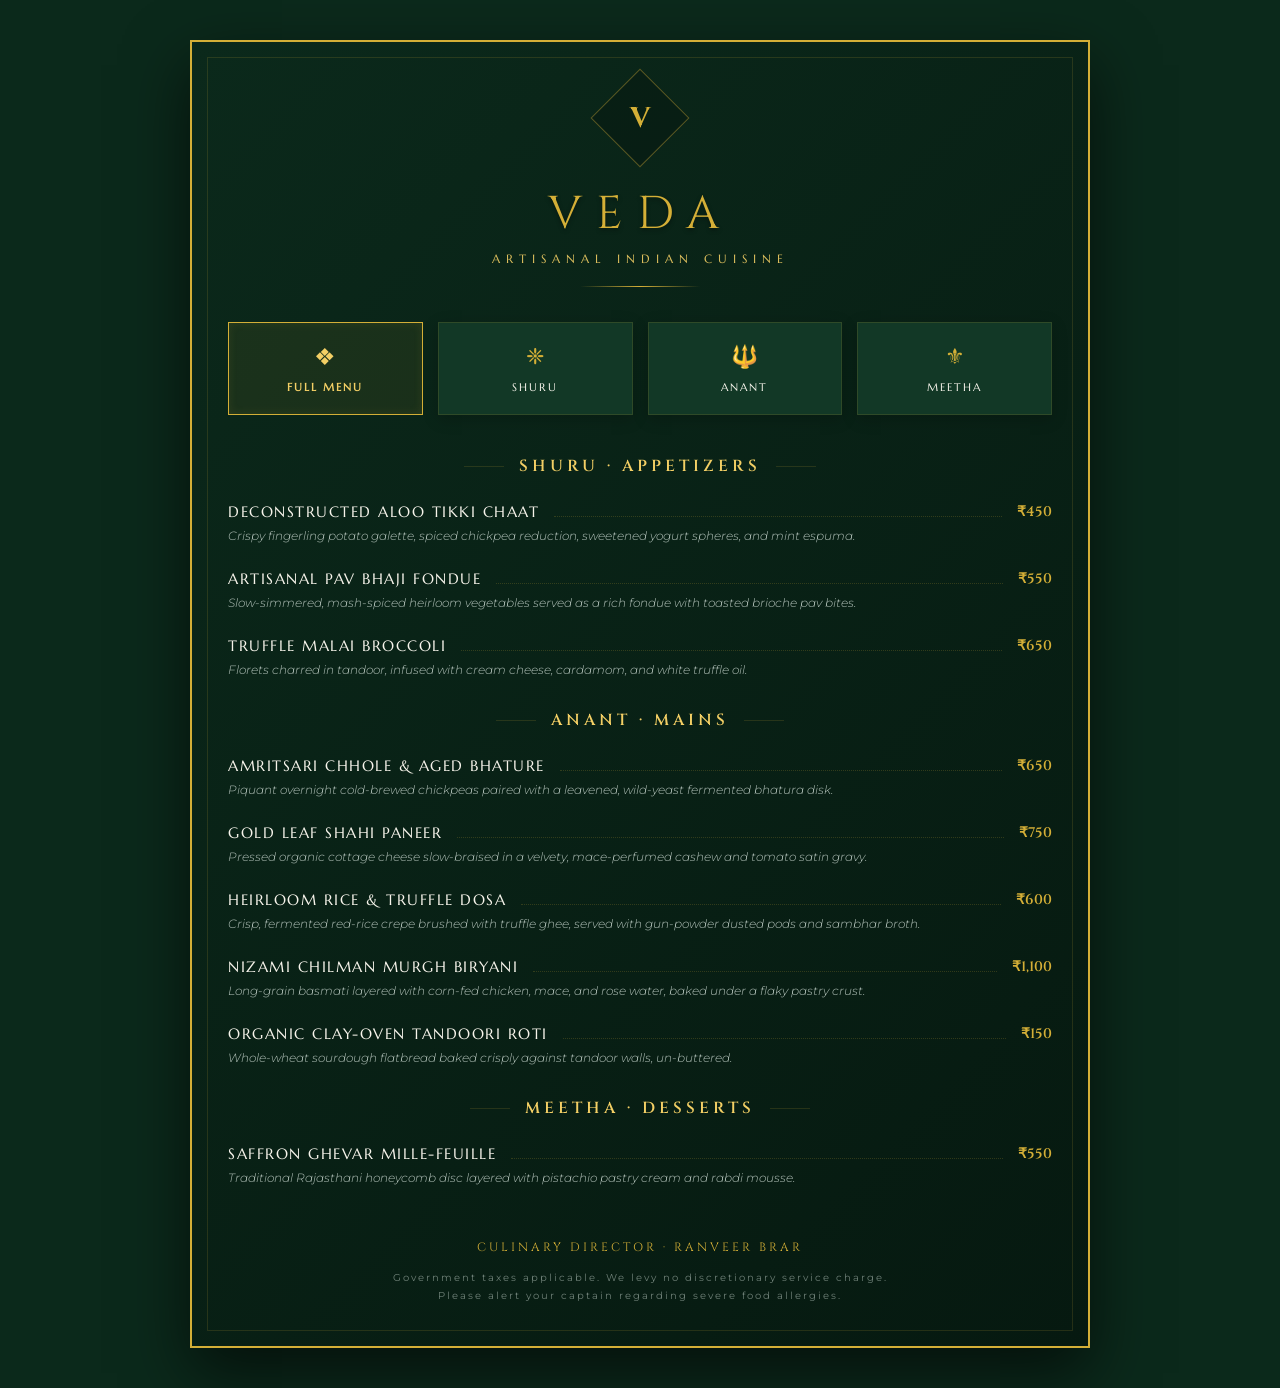
==== index.html @ e10958ec "first commit" ====
<!DOCTYPE html>
<html lang="en">
<head>
    <meta charset="UTF-8">
    <meta name="viewport" content="width=device-width, initial-scale=1.0">
    <title>Veda | Artisanal Indian Cuisine</title>
    <!-- Google Fonts Integration -->
    <link rel="preconnect" href="https://fonts.googleapis.com">
    <link rel="preconnect" href="https://fonts.gstatic.com" crossorigin>
    <link href="https://fonts.googleapis.com/css2?family=Cinzel:wght@400;600;700&family=Marcellus&family=Montserrat:ital,wght@0,300;0,400;0,500;1,300&display=swap" rel="stylesheet">
    
    <style>
        /* --- Premium Color Palette Variables --- */
        :root {
            --emerald-deep: #0b291b;
            --emerald-card: #123826;
            --gold-metallic: #d4af37;
            --gold-bright: #f3cf65;
            --gold-muted: rgba(212, 175, 55, 0.15);
            --gold-border: rgba(212, 175, 55, 0.4);
            --ivory-warm: #f7f4eb;
            --text-muted: #b3c2ba;
            --transition-smooth: all 0.4s cubic-bezier(0.25, 0.46, 0.45, 0.94);
        }

        /* --- Base & Scrollbar Adjustments --- */
        * {
            box-sizing: border-box;
            margin: 0;
            padding: 0;
        }

        body {
            background-color: var(--emerald-deep);
            color: var(--ivory-warm);
            font-family: 'Montserrat', sans-serif;
            min-height: 100vh;
            display: flex;
            flex-direction: column;
            align-items: center;
            padding: 20px 15px;
            overflow-x: hidden;
        }

        /* --- Elegant Frame Container --- */
        .main-container {
            width: 100%;
            max-width: 900px;
            border: 2px solid var(--gold-metallic);
            padding: 15px;
            margin: 20px 0;
            position: relative;
            background: linear-gradient(135deg, var(--emerald-deep) 0%, #061910 100%);
            box-shadow: 0 25px 60px rgba(0, 0, 0, 0.6);
        }

        .inner-border {
            border: 1px solid var(--gold-muted);
            padding: 25px 20px;
        }

        /* --- Header & Premium Logo Design --- */
        header {
            text-align: center;
            margin-bottom: 35px;
        }

        .logo-container {
            display: flex;
            flex-direction: column;
            align-items: center;
            justify-content: center;
            margin-bottom: 10px;
        }

        .brand-logo {
            width: 70px;
            height: 70px;
            border: 1px solid var(--gold-border);
            transform: rotate(45deg);
            display: flex;
            align-items: center;
            justify-content: center;
            margin-bottom: 20px;
            background-color: rgba(6, 25, 16, 0.5);
            transition: var(--transition-smooth);
        }

        .brand-logo:hover {
            border-color: var(--gold-bright);
            transform: rotate(45deg) scale(1.05);
        }

        .logo-text {
            transform: rotate(-45deg);
            font-family: 'Cinzel', serif;
            font-size: 28px;
            font-weight: 700;
            color: var(--gold-metallic);
            letter-spacing: 1px;
        }

        h1 {
            font-family: 'Cinzel', serif;
            font-size: 46px;
            font-weight: 400;
            letter-spacing: 14px;
            text-transform: uppercase;
            color: var(--gold-metallic);
            margin-top: 10px;
            text-shadow: 0 2px 4px rgba(0,0,0,0.4);
        }

        .subtitle {
            font-family: 'Marcellus', serif;
            font-size: 12px;
            letter-spacing: 6px;
            color: var(--gold-bright);
            text-transform: uppercase;
            margin-top: 6px;
            opacity: 0.9;
        }

        .divider {
            width: 120px;
            height: 1px;
            background: linear-gradient(to right, transparent, var(--gold-metallic), transparent);
            margin: 20px auto 0 auto;
        }

        /* --- Visual Category Cards Section --- */
        .category-container {
            display: grid;
            grid-template-columns: repeat(4, 1fr);
            gap: 15px;
            margin-bottom: 40px;
        }

        .category-card {
            background-color: var(--emerald-card);
            border: 1px solid var(--gold-muted);
            padding: 20px 10px;
            text-align: center;
            cursor: pointer;
            transition: var(--transition-smooth);
            display: flex;
            flex-direction: column;
            align-items: center;
            justify-content: center;
            gap: 10px;
            box-shadow: 0 4px 15px rgba(0,0,0,0.2);
        }

        .category-card:hover {
            border-color: var(--gold-metallic);
            transform: translateY(-4px);
            background-color: #17442f;
            box-shadow: 0 8px 25px rgba(0,0,0,0.3);
        }

        .category-card.active {
            border-color: var(--gold-metallic);
            background-color: rgba(212, 175, 55, 0.08);
            box-shadow: inset 0 0 10px rgba(212, 175, 55, 0.1);
        }

        .category-card .icon {
            font-size: 22px;
            color: var(--gold-metallic);
            transition: var(--transition-smooth);
        }

        .category-card.active .icon, .category-card:hover .icon {
            color: var(--gold-bright);
            transform: scale(1.1);
        }

        .category-card .title {
            font-family: 'Marcellus', serif;
            font-size: 11px;
            text-transform: uppercase;
            letter-spacing: 2px;
            color: var(--ivory-warm);
        }

        .category-card.active .title {
            color: var(--gold-bright);
            font-weight: 600;
        }

        /* --- Menu Items Section --- */
        .menu-section {
            transition: var(--transition-smooth);
            opacity: 1;
            transform: translateY(0);
        }

        .menu-section.hidden {
            display: none;
            opacity: 0;
            transform: translateY(15px);
        }

        .section-heading {
            font-family: 'Cinzel', serif;
            font-size: 16px;
            font-weight: 600;
            letter-spacing: 4px;
            text-transform: uppercase;
            text-align: center;
            color: var(--gold-bright);
            margin: 30px 0 25px 0;
            display: flex;
            align-items: center;
            justify-content: center;
            gap: 15px;
        }

        .section-heading::before, .section-heading::after {
            content: "";
            height: 1px;
            width: 40px;
            background-color: var(--gold-muted);
        }

        .menu-items-grid {
            display: flex;
            flex-direction: column;
            gap: 24px;
        }

        .menu-item {
            display: flex;
            flex-direction: column;
            gap: 6px;
        }

        .item-row {
            display: flex;
            align-items: flex-end;
            justify-content: space-between;
            width: 100%;
        }

        .item-name {
            font-family: 'Marcellus', serif;
            font-size: 15px;
            font-weight: 400;
            letter-spacing: 1.5px;
            text-transform: uppercase;
            color: var(--ivory-warm);
        }

        .item-leader {
            flex-grow: 1;
            border-bottom: 1px dotted rgba(212, 175, 55, 0.2);
            margin: 0 15px;
            position: relative;
            top: -4px;
        }

        .item-price {
            font-family: 'Cinzel', serif;
            font-size: 14px;
            font-weight: 600;
            color: var(--gold-metallic);
            white-space: nowrap;
        }

        .item-description {
            font-size: 12px;
            font-style: italic;
            color: var(--text-muted);
            line-height: 1.5;
            max-width: 85%;
            font-weight: 300;
        }

        /* --- Footer Layout --- */
        footer {
            text-align: center;
            margin-top: 50px;
            font-size: 11px;
            color: var(--gold-bright);
            letter-spacing: 2px;
            line-height: 1.8;
        }

        .chef-title {
            font-family: 'Cinzel', serif;
            text-transform: uppercase;
            font-size: 12px;
            letter-spacing: 3px;
            margin-bottom: 4px;
            color: var(--gold-metallic);
        }

        .disclaimer {
            font-size: 10px;
            color: var(--text-muted);
            opacity: 0.6;
            margin-top: 10px;
        }

        /* --- Ultra Mobile-Friendly Responsive Layout Adjustments --- */
        @media (max-width: 768px) {
            body {
                padding: 10px;
            }

            .main-container {
                border-width: 1px;
                padding: 8px;
                margin: 5px 0;
            }

            .inner-border {
                padding: 20px 12px;
            }

            h1 {
                font-size: 32px;
                letter-spacing: 8px;
            }

            .brand-logo {
                width: 55px;
                height: 55px;
                margin-bottom: 15px;
            }

            .logo-text {
                font-size: 22px;
            }

            /* Transforms grid navigation layout into fluid swipeable ribbon on smaller viewports */
            .category-container {
                display: flex;
                overflow-x: auto;
                gap: 10px;
                padding-bottom: 10px;
                margin-bottom: 25px;
                scroll-snap-type: x mandatory;
                -webkit-overflow-scrolling: touch;
            }

            .category-card {
                flex: 0 0 calc(50% - 5px); /* Perfectly snaps 2 cards per view screen */
                scroll-snap-align: start;
                padding: 15px 8px;
            }

            /* Custom smooth custom scrollbar profile for layout mobile viewports */
            .category-container::-webkit-scrollbar {
                height: 3px;
            }
            .category-container::-webkit-scrollbar-thumb {
                background-color: var(--gold-muted);
                border-radius: 10px;
            }

            .item-row {
                align-items: flex-start;
            }

            .item-name {
                font-size: 13.5px;
                max-width: 75%;
                white-space: normal;
                line-height: 1.3;
            }

            .item-leader {
                display: none; /* Strip out visual leader dots to save strict spacing footprint */
            }

            .item-price {
                font-size: 13px;
            }

            .item-description {
                max-width: 100%;
                font-size: 11.5px;
            }
        }
    </style>
</head>
<body>

    <div class="main-container">
        <div class="inner-border">
            
            <!-- Restaurant Logo & Premium Typography Header -->
            <header>
                <div class="logo-container">
                    <div class="brand-logo">
                        <span class="logo-text">V</span>
                    </div>
                </div>
                <h1>Veda</h1>
                <div class="subtitle">Artisanal Indian Cuisine</div>
                <div class="divider"></div>
            </header>
            
            <!-- Structural Grid Category Cards Navigation -->
            <nav class="category-container">
                <div class="category-card active" data-target="all">
                    <span class="icon">❖</span>
                    <span class="title">Full Menu</span>
                </div>
                <div class="category-card" data-target="appetizers">
                    <span class="icon">❈</span>
                    <span class="title">Shuru</span>
                </div>
                <div class="category-card" data-target="mains">
                    <span class="icon">🔱</span>
                    <span class="title">Anant</span>
                </div>
                <div class="category-card" data-target="desserts">
                    <span class="icon">⚜</span>
                    <span class="title">Meetha</span>
                </div>
            </nav>
            
            <!-- Interactive Menu Content Display Structure -->
            <main class="menu-content">
                
                <!-- SHURU / APPETIZERS SECTION -->
                <section class="menu-section" id="appetizers">
                    <h2 class="section-heading">Shuru · Appetizers</h2>
                    <div class="menu-items-grid">
                        <div class="menu-item">
                            <div class="item-row">
                                <span class="item-name">Deconstructed Aloo Tikki Chaat</span>
                                <span class="item-leader"></span>
                                <span class="item-price">₹450</span>
                            </div>
                            <p class="item-description">Crispy fingerling potato galette, spiced chickpea reduction, sweetened yogurt spheres, and mint espuma.</p>
                        </div>
                        <div class="menu-item">
                            <div class="item-row">
                                <span class="item-name">Artisanal Pav Bhaji Fondue</span>
                                <span class="item-leader"></span>
                                <span class="item-price">₹550</span>
                            </div>
                            <p class="item-description">Slow-simmered, mash-spiced heirloom vegetables served as a rich fondue with toasted brioche pav bites.</p>
                        </div>
                        <div class="menu-item">
                            <div class="item-row">
                                <span class="item-name">Truffle Malai Broccoli</span>
                                <span class="item-leader"></span>
                                <span class="item-price">₹650</span>
                            </div>
                            <p class="item-description">Florets charred in tandoor, infused with cream cheese, cardamom, and white truffle oil.</p>
                        </div>
                    </div>
                </section>
                
                <!-- ANANT / MAINS SECTION -->
                <section class="menu-section" id="mains">
                    <h2 class="section-heading">Anant · Mains</h2>
                    <div class="menu-items-grid">
                        <div class="menu-item">
                            <div class="item-row">
                                <span class="item-name">Amritsari Chhole & Aged Bhature</span>
                                <span class="item-leader"></span>
                                <span class="item-price">₹650</span>
                            </div>
                            <p class="item-description">Piquant overnight cold-brewed chickpeas paired with a leavened, wild-yeast fermented bhatura disk.</p>
                        </div>
                        <div class="menu-item">
                            <div class="item-row">
                                <span class="item-name">Gold Leaf Shahi Paneer</span>
                                <span class="item-leader"></span>
                                <span class="item-price">₹750</span>
                            </div>
                            <p class="item-description">Pressed organic cottage cheese slow-braised in a velvety, mace-perfumed cashew and tomato satin gravy.</p>
                        </div>
                        <div class="menu-item">
                            <div class="item-row">
                                <span class="item-name">Heirloom Rice & Truffle Dosa</span>
                                <span class="item-leader"></span>
                                <span class="item-price">₹600</span>
                            </div>
                            <p class="item-description">Crisp, fermented red-rice crepe brushed with truffle ghee, served with gun-powder dusted pods and sambhar broth.</p>
                        </div>
                        <div class="menu-item">
                            <div class="item-row">
                                <span class="item-name">Nizami Chilman Murgh Biryani</span>
                                <span class="item-leader"></span>
                                <span class="item-price">₹1,100</span>
                            </div>
                            <p class="item-description">Long-grain basmati layered with corn-fed chicken, mace, and rose water, baked under a flaky pastry crust.</p>
                        </div>
                        <div class="menu-item">
                            <div class="item-row">
                                <span class="item-name">Organic Clay-Oven Tandoori Roti</span>
                                <span class="item-leader"></span>
                                <span class="item-price">₹150</span>
                            </div>
                            <p class="item-description">Whole-wheat sourdough flatbread baked crisply against tandoor walls, un-buttered.</p>
                        </div>
                    </div>
                </section>
                
                <!-- MEETHA / DESSERTS SECTION -->
                <section class="menu-section" id="desserts">
                    <h2 class="section-heading">Meetha · Desserts</h2>
                    <div class="menu-items-grid">
                        <div class="menu-item">
                            <div class="item-row">
                                <span class="item-name">Saffron Ghevar Mille-Feuille</span>
                                <span class="item-leader"></span>
                                <span class="item-price">₹550</span>
                            </div>
                            <p class="item-description">Traditional Rajasthani honeycomb disc layered with pistachio pastry cream and rabdi mousse.</p>
                        </div>
                    </div>
                </section>
                
            </main>
            
            <!-- Fine Dining Signature Footer Element -->
            <footer>
                <div class="chef-title">Culinary Director &middot; Ranveer Brar</div>
                <div class="disclaimer">
                    Government taxes applicable. We levy no discretionary service charge.<br>
                    Please alert your captain regarding severe food allergies.
                </div>
            </footer>
            
        </div>
    </div>

    <!-- Active Filter Controls Handler -->
    <script>
        document.addEventListener('DOMContentLoaded', () => {
            const cards = document.querySelectorAll('.category-card');
            const sections = document.querySelectorAll('.menu-section');

            cards.forEach(card => {
                card.addEventListener('click', () => {
                    // Update active styling framework
                    cards.forEach(c => c.classList.remove('active'));
                    card.classList.add('active');

                    const target = card.getAttribute('data-target');

                    // Filter core menu views dynamically
                    sections.forEach(section => {
                        if (target === 'all' || section.id === target) {
                            section.classList.remove('hidden');
                        } else {
                            section.classList.add('hidden');
                        }
                    });
                });
            });
        });
    </script>
</body>
</html>
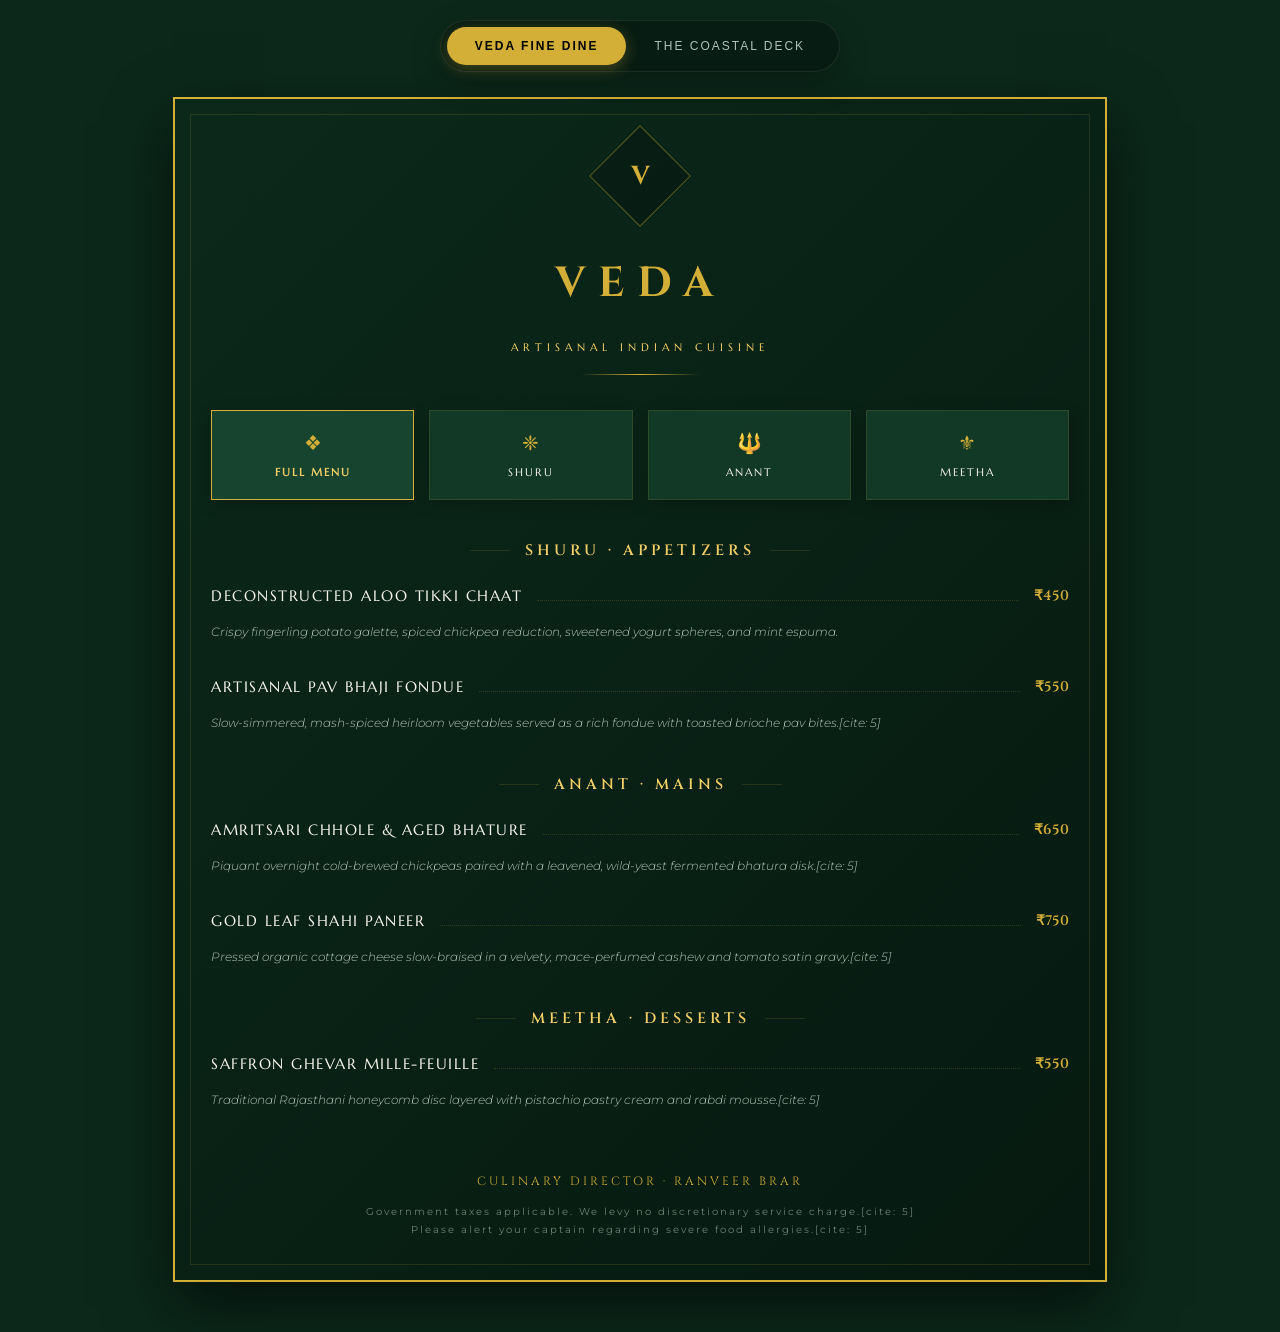
==== commit ade82fed: "add second menu" ====
--- a/index.html
+++ b/index.html
@@ -3,132 +3,189 @@
 <head>
     <meta charset="UTF-8">
     <meta name="viewport" content="width=device-width, initial-scale=1.0">
-    <title>Veda | Artisanal Indian Cuisine</title>
+    <title>Our Premium Culinary Collection</title>
     <!-- Google Fonts Integration -->
     <link rel="preconnect" href="https://fonts.googleapis.com">
     <link rel="preconnect" href="https://fonts.gstatic.com" crossorigin>
-    <link href="https://fonts.googleapis.com/css2?family=Cinzel:wght@400;600;700&family=Marcellus&family=Montserrat:ital,wght@0,300;0,400;0,500;1,300&display=swap" rel="stylesheet">
+    <link href="https://fonts.googleapis.com/css2?family=Cinzel:wght@400;600;700&family=Marcellus&family=Montserrat:ital,wght@0,300;0,400;0,500;1,300&family=Playfair+Display:ital,wght@0,400;0,600;1,400&display=swap" rel="stylesheet">
     
     <style>
-        /* --- Premium Color Palette Variables --- */
+        /* --- Premium CSS Theme Variables --- */
         :root {
-            --emerald-deep: #0b291b;
-            --emerald-card: #123826;
-            --gold-metallic: #d4af37;
-            --gold-bright: #f3cf65;
-            --gold-muted: rgba(212, 175, 55, 0.15);
-            --gold-border: rgba(212, 175, 55, 0.4);
-            --ivory-warm: #f7f4eb;
-            --text-muted: #b3c2ba;
-            --transition-smooth: all 0.4s cubic-bezier(0.25, 0.46, 0.45, 0.94);
-        }
-
-        /* --- Base & Scrollbar Adjustments --- */
-        * {
-            box-sizing: border-box;
+            /* General Elements */
+            --transition-smooth: all 0.45s cubic-bezier(0.25, 0.46, 0.45, 0.94);
+            
+            /* Restaurant 1: Veda (Emerald & Gold Theme) */
+            --veda-bg: #0b291b;
+            --veda-bg-gradient: linear-gradient(135deg, #0b291b 0%, #061910 100%);
+            --veda-card: #123826;
+            --veda-gold: #d4af37;
+            --veda-gold-bright: #f3cf65;
+            --veda-gold-muted: rgba(212, 175, 55, 0.15);
+            --veda-gold-border: rgba(212, 175, 55, 0.4);
+            --veda-ivory: #f7f4eb;
+            --veda-text-muted: #b3c2ba;
+
+            /* Restaurant 2: The Coastal Deck (Ocean Navy & Copper Theme) */
+            --coast-bg: #0a192f;
+            --coast-bg-gradient: linear-gradient(135deg, #0a192f 0%, #050c18 100%);
+            --coast-card: #112240;
+            --coast-copper: #d07c4b;
+            --coast-copper-bright: #f49b66;
+            --coast-copper-muted: rgba(208, 124, 75, 0.15);
+            --coast-copper-border: rgba(208, 124, 75, 0.4);
+            --coast-white: #f1f5f9;
+            --coast-text-muted: #94a3b8;
+        }
+
+        /* --- Master Dynamic Theme Controllers --- */
+        body {
             margin: 0;
-            padding: 0;
-        }
-
-        body {
-            background-color: var(--emerald-deep);
-            color: var(--ivory-warm);
+            padding: 20px 15px;
             font-family: 'Montserrat', sans-serif;
             min-height: 100vh;
             display: flex;
             flex-direction: column;
             align-items: center;
-            padding: 20px 15px;
             overflow-x: hidden;
-        }
-
-        /* --- Elegant Frame Container --- */
+            transition: background-color 0.5s ease;
+        }
+
+        body.theme-veda {
+            background-color: var(--veda-bg);
+            color: var(--veda-ivory);
+        }
+
+        body.theme-coastal {
+            background-color: var(--coast-bg);
+            color: var(--coast-white);
+        }
+
+        /* --- Global Structural Master Switch Controller --- */
+        .brand-selector-wrapper {
+            width: 100%;
+            max-width: 900px;
+            display: flex;
+            justify-content: center;
+            margin-bottom: 25px;
+            perspective: 1000px;
+        }
+
+        .brand-switch-tabs {
+            display: flex;
+            background: rgba(0, 0, 0, 0.3);
+            padding: 6px;
+            border-radius: 50px;
+            border: 1px solid rgba(255, 255, 255, 0.08);
+            box-shadow: 0 10px 30px rgba(0,0,0,0.3);
+        }
+
+        .switch-btn {
+            padding: 12px 28px;
+            font-size: 12px;
+            text-transform: uppercase;
+            letter-spacing: 2px;
+            border: none;
+            background: transparent;
+            cursor: pointer;
+            border-radius: 40px;
+            transition: var(--transition-smooth);
+            font-weight: 500;
+        }
+
+        body.theme-veda .switch-btn[data-brand="veda"] {
+            background-color: var(--veda-gold);
+            color: #000;
+            font-weight: 600;
+            box-shadow: 0 4px 15px rgba(212, 175, 55, 0.3);
+        }
+        body.theme-veda .switch-btn[data-brand="coastal"] {
+            color: var(--veda-text-muted);
+        }
+
+        body.theme-coastal .switch-btn[data-brand="coastal"] {
+            background-color: var(--coast-copper);
+            color: #fff;
+            font-weight: 600;
+            box-shadow: 0 4px 15px rgba(208, 124, 75, 0.3);
+        }
+        body.theme-coastal .switch-btn[data-brand="veda"] {
+            color: var(--coast-text-muted);
+        }
+
+        /* --- Luxury Layout Container Structure --- */
         .main-container {
             width: 100%;
             max-width: 900px;
-            border: 2px solid var(--gold-metallic);
             padding: 15px;
-            margin: 20px 0;
-            position: relative;
-            background: linear-gradient(135deg, var(--emerald-deep) 0%, #061910 100%);
+            margin-bottom: 30px;
             box-shadow: 0 25px 60px rgba(0, 0, 0, 0.6);
+            transition: var(--transition-smooth);
+        }
+
+        body.theme-veda .main-container {
+            border: 2px solid var(--veda-gold);
+            background: var(--veda-bg-gradient);
+        }
+
+        body.theme-coastal .main-container {
+            border: 2px solid var(--coast-copper);
+            background: var(--coast-bg-gradient);
         }
 
         .inner-border {
-            border: 1px solid var(--gold-muted);
             padding: 25px 20px;
-        }
-
-        /* --- Header & Premium Logo Design --- */
-        header {
-            text-align: center;
-            margin-bottom: 35px;
-        }
-
-        .logo-container {
-            display: flex;
-            flex-direction: column;
-            align-items: center;
-            justify-content: center;
-            margin-bottom: 10px;
-        }
-
-        .brand-logo {
-            width: 70px;
-            height: 70px;
-            border: 1px solid var(--gold-border);
-            transform: rotate(45deg);
-            display: flex;
-            align-items: center;
-            justify-content: center;
-            margin-bottom: 20px;
-            background-color: rgba(6, 25, 16, 0.5);
             transition: var(--transition-smooth);
         }
 
-        .brand-logo:hover {
-            border-color: var(--gold-bright);
-            transform: rotate(45deg) scale(1.05);
-        }
-
-        .logo-text {
-            transform: rotate(-45deg);
-            font-family: 'Cinzel', serif;
-            font-size: 28px;
-            font-weight: 700;
-            color: var(--gold-metallic);
-            letter-spacing: 1px;
-        }
-
-        h1 {
-            font-family: 'Cinzel', serif;
-            font-size: 46px;
-            font-weight: 400;
-            letter-spacing: 14px;
-            text-transform: uppercase;
-            color: var(--gold-metallic);
-            margin-top: 10px;
-            text-shadow: 0 2px 4px rgba(0,0,0,0.4);
-        }
-
-        .subtitle {
-            font-family: 'Marcellus', serif;
-            font-size: 12px;
-            letter-spacing: 6px;
-            color: var(--gold-bright);
-            text-transform: uppercase;
-            margin-top: 6px;
-            opacity: 0.9;
-        }
-
-        .divider {
-            width: 120px;
-            height: 1px;
-            background: linear-gradient(to right, transparent, var(--gold-metallic), transparent);
-            margin: 20px auto 0 auto;
-        }
-
-        /* --- Visual Category Cards Section --- */
+        body.theme-veda .inner-border { border: 1px solid var(--veda-gold-muted); }
+        body.theme-coastal .inner-border { border: 1px solid var(--coast-copper-muted); }
+
+        /* --- Multi-Brand View Wrappers --- */
+        .brand-view {
+            display: none;
+            animation: fadeIn 0.6s ease forwards;
+        }
+
+        .brand-view.active-view {
+            display: block;
+        }
+
+        @keyframes fadeIn {
+            from { opacity: 0; transform: translateY(10px); }
+            to { opacity: 1; transform: translateY(0); }
+        }
+
+        /* --- Brand Logos & Typography Headers --- */
+        header { text-align: center; margin-bottom: 35px; }
+        .logo-container { display: flex; flex-direction: column; align-items: center; justify-content: center; margin-bottom: 15px; }
+
+        /* Veda Logo Specifics */
+        .brand-logo-veda {
+            width: 70px; height: 70px; border: 1px solid var(--veda-gold-border); transform: rotate(45deg);
+            display: flex; align-items: center; justify-content: center; margin-bottom: 15px; background: rgba(0,0,0,0.2);
+        }
+        .brand-logo-veda span { transform: rotate(-45deg); font-family: 'Cinzel', serif; font-size: 26px; font-weight: 700; color: var(--veda-gold); }
+
+        /* Coastal Deck Logo Specifics */
+        .brand-logo-coastal {
+            width: 70px; height: 70px; border-radius: 50%; border: 1px solid var(--coast-copper-border);
+            display: flex; align-items: center; justify-content: center; margin-bottom: 15px; background: rgba(0,0,0,0.2);
+        }
+        .brand-logo-coastal span { font-family: 'Playfair Display', serif; font-size: 26px; font-style: italic; font-weight: 600; color: var(--coast-copper); }
+
+        /* Typography Dynamics */
+        .title-veda { font-family: 'Cinzel', serif; font-size: 42px; letter-spacing: 12px; text-transform: uppercase; color: var(--veda-gold); }
+        .subtitle-veda { font-family: 'Marcellus', serif; font-size: 11px; letter-spacing: 5px; color: var(--veda-gold-bright); text-transform: uppercase; margin-top: 6px; }
+
+        .title-coastal { font-family: 'Playfair Display', serif; font-size: 40px; letter-spacing: 3px; font-weight: 600; color: var(--coast-white); }
+        .subtitle-coastal { font-family: 'Montserrat', sans-serif; font-size: 10px; font-weight: 300; letter-spacing: 6px; color: var(--coast-copper-bright); text-transform: uppercase; margin-top: 6px; }
+
+        .divider { width: 120px; height: 1px; margin: 20px auto 0 auto; }
+        body.theme-veda .divider { background: linear-gradient(to right, transparent, var(--veda-gold), transparent); }
+        body.theme-coastal .divider { background: linear-gradient(to right, transparent, var(--coast-copper), transparent); }
+
+        /* --- Category Menu Navigation Cards --- */
         .category-container {
             display: grid;
             grid-template-columns: repeat(4, 1fr);
@@ -137,8 +194,6 @@
         }
 
         .category-card {
-            background-color: var(--emerald-card);
-            border: 1px solid var(--gold-muted);
             padding: 20px 10px;
             text-align: center;
             cursor: pointer;
@@ -149,191 +204,87 @@
             justify-content: center;
             gap: 10px;
             box-shadow: 0 4px 15px rgba(0,0,0,0.2);
-        }
-
-        .category-card:hover {
-            border-color: var(--gold-metallic);
-            transform: translateY(-4px);
-            background-color: #17442f;
-            box-shadow: 0 8px 25px rgba(0,0,0,0.3);
-        }
-
-        .category-card.active {
-            border-color: var(--gold-metallic);
-            background-color: rgba(212, 175, 55, 0.08);
-            box-shadow: inset 0 0 10px rgba(212, 175, 55, 0.1);
-        }
-
-        .category-card .icon {
-            font-size: 22px;
-            color: var(--gold-metallic);
-            transition: var(--transition-smooth);
-        }
-
-        .category-card.active .icon, .category-card:hover .icon {
-            color: var(--gold-bright);
-            transform: scale(1.1);
-        }
-
-        .category-card .title {
-            font-family: 'Marcellus', serif;
-            font-size: 11px;
-            text-transform: uppercase;
-            letter-spacing: 2px;
-            color: var(--ivory-warm);
-        }
-
-        .category-card.active .title {
-            color: var(--gold-bright);
-            font-weight: 600;
-        }
-
-        /* --- Menu Items Section --- */
-        .menu-section {
-            transition: var(--transition-smooth);
-            opacity: 1;
-            transform: translateY(0);
-        }
-
-        .menu-section.hidden {
-            display: none;
-            opacity: 0;
-            transform: translateY(15px);
-        }
+            border: 1px solid transparent;
+        }
+
+        /* Category Cards: Veda Styling */
+        body.theme-veda .category-card { background-color: var(--veda-card); border-color: var(--veda-gold-muted); }
+        body.theme-veda .category-card:hover, body.theme-veda .category-card.active { border-color: var(--veda-gold); background-color: #17442f; }
+        body.theme-veda .category-card .icon { color: var(--veda-gold); font-size: 20px; }
+        body.theme-veda .category-card .title { font-family: 'Marcellus', serif; font-size: 11px; text-transform: uppercase; letter-spacing: 2px; color: var(--veda-ivory); }
+        body.theme-veda .category-card.active .title { color: var(--veda-gold-bright); font-weight: 600; }
+
+        /* Category Cards: Coastal Styling */
+        body.theme-coastal .category-card { background-color: var(--coast-card); border-color: var(--coast-copper-muted); }
+        body.theme-coastal .category-card:hover, body.theme-coastal .category-card.active { border-color: var(--coast-copper); background-color: #1d3557; }
+        body.theme-coastal .category-card .icon { color: var(--coast-copper); font-size: 20px; }
+        body.theme-coastal .category-card .title { font-family: 'Montserrat', sans-serif; font-size: 10px; font-weight: 400; text-transform: uppercase; letter-spacing: 2px; color: var(--coast-white); }
+        body.theme-coastal .category-card.active .title { color: var(--coast-copper-bright); font-weight: 600; }
+
+        /* --- Menu List View Layouts --- */
+        .menu-section { transition: var(--transition-smooth); }
+        .menu-section.hidden { display: none; }
 
         .section-heading {
-            font-family: 'Cinzel', serif;
-            font-size: 16px;
+            font-size: 15px;
             font-weight: 600;
             letter-spacing: 4px;
             text-transform: uppercase;
             text-align: center;
-            color: var(--gold-bright);
             margin: 30px 0 25px 0;
             display: flex;
             align-items: center;
             justify-content: center;
             gap: 15px;
         }
-
-        .section-heading::before, .section-heading::after {
-            content: "";
-            height: 1px;
-            width: 40px;
-            background-color: var(--gold-muted);
-        }
-
-        .menu-items-grid {
-            display: flex;
-            flex-direction: column;
-            gap: 24px;
-        }
-
-        .menu-item {
-            display: flex;
-            flex-direction: column;
-            gap: 6px;
-        }
-
-        .item-row {
-            display: flex;
-            align-items: flex-end;
-            justify-content: space-between;
-            width: 100%;
-        }
-
-        .item-name {
-            font-family: 'Marcellus', serif;
-            font-size: 15px;
-            font-weight: 400;
-            letter-spacing: 1.5px;
-            text-transform: uppercase;
-            color: var(--ivory-warm);
-        }
-
-        .item-leader {
-            flex-grow: 1;
-            border-bottom: 1px dotted rgba(212, 175, 55, 0.2);
-            margin: 0 15px;
-            position: relative;
-            top: -4px;
-        }
-
-        .item-price {
-            font-family: 'Cinzel', serif;
-            font-size: 14px;
-            font-weight: 600;
-            color: var(--gold-metallic);
-            white-space: nowrap;
-        }
-
-        .item-description {
-            font-size: 12px;
-            font-style: italic;
-            color: var(--text-muted);
-            line-height: 1.5;
-            max-width: 85%;
-            font-weight: 300;
-        }
-
-        /* --- Footer Layout --- */
-        footer {
-            text-align: center;
-            margin-top: 50px;
-            font-size: 11px;
-            color: var(--gold-bright);
-            letter-spacing: 2px;
-            line-height: 1.8;
-        }
-
-        .chef-title {
-            font-family: 'Cinzel', serif;
-            text-transform: uppercase;
-            font-size: 12px;
-            letter-spacing: 3px;
-            margin-bottom: 4px;
-            color: var(--gold-metallic);
-        }
-
-        .disclaimer {
-            font-size: 10px;
-            color: var(--text-muted);
-            opacity: 0.6;
-            margin-top: 10px;
-        }
-
-        /* --- Ultra Mobile-Friendly Responsive Layout Adjustments --- */
+        .section-heading::before, .section-heading::after { content: ""; height: 1px; width: 40px; }
+        
+        body.theme-veda .section-heading { font-family: 'Cinzel', serif; color: var(--veda-gold-bright); }
+        body.theme-veda .section-heading::before, body.theme-veda .section-heading::after { background-color: var(--veda-gold-muted); }
+        
+        body.theme-coastal .section-heading { font-family: 'Playfair Display', serif; font-style: italic; color: var(--coast-copper-bright); }
+        body.theme-coastal .section-heading::before, body.theme-coastal .section-heading::after { background-color: var(--coast-copper-muted); }
+
+        .menu-items-grid { display: flex; flex-direction: column; gap: 24px; }
+        .menu-item { display: flex; flex-direction: column; gap: 6px; }
+        .item-row { display: flex; align-items: flex-end; justify-content: space-between; width: 100%; }
+
+        .item-name { font-size: 15px; font-weight: 400; letter-spacing: 1.5px; text-transform: uppercase; }
+        body.theme-veda .item-name { font-family: 'Marcellus', serif; color: var(--veda-ivory); }
+        body.theme-coastal .item-name { font-family: 'Playfair Display', serif; letter-spacing: 1px; color: var(--coast-white); }
+
+        .item-leader { flex-grow: 1; border-bottom: 1px dotted; margin: 0 15px; position: relative; top: -4px; }
+        body.theme-veda .item-leader { border-color: rgba(212, 175, 55, 0.2); }
+        body.theme-coastal .item-leader { border-color: rgba(208, 124, 75, 0.2); }
+
+        .item-price { font-size: 14px; font-weight: 600; white-space: nowrap; }
+        body.theme-veda .item-price { font-family: 'Cinzel', serif; color: var(--veda-gold); }
+        body.theme-coastal .item-price { font-family: 'Montserrat', sans-serif; color: var(--coast-copper); }
+
+        .item-description { font-size: 12px; font-style: italic; line-height: 1.5; max-width: 85%; font-weight: 300; }
+        body.theme-veda .item-description { color: var(--veda-text-muted); }
+        body.theme-coastal .item-description { color: var(--coast-text-muted); }
+
+        /* --- Signature Branding Footers --- */
+        footer { text-align: center; margin-top: 50px; font-size: 11px; letter-spacing: 2px; line-height: 1.8; }
+        .chef-title { text-transform: uppercase; font-size: 12px; letter-spacing: 3px; margin-bottom: 4px; }
+        body.theme-veda .chef-title { font-family: 'Cinzel', serif; color: var(--veda-gold); }
+        body.theme-coastal .chef-title { font-family: 'Playfair Display', serif; color: var(--coast-copper); }
+        
+        .disclaimer { font-size: 10px; opacity: 0.6; margin-top: 10px; }
+        body.theme-veda .disclaimer { color: var(--veda-text-muted); }
+        body.theme-coastal .disclaimer { color: var(--coast-text-muted); }
+
+        /* --- Ultra Mobile-Friendly Swipe Ribbon Engine --- */
         @media (max-width: 768px) {
-            body {
-                padding: 10px;
-            }
-
-            .main-container {
-                border-width: 1px;
-                padding: 8px;
-                margin: 5px 0;
-            }
-
-            .inner-border {
-                padding: 20px 12px;
-            }
-
-            h1 {
-                font-size: 32px;
-                letter-spacing: 8px;
-            }
-
-            .brand-logo {
-                width: 55px;
-                height: 55px;
-                margin-bottom: 15px;
-            }
-
-            .logo-text {
-                font-size: 22px;
-            }
-
-            /* Transforms grid navigation layout into fluid swipeable ribbon on smaller viewports */
+            body { padding: 10px; }
+            .main-container { border-width: 1px; padding: 8px; margin: 5px 0; }
+            .inner-border { padding: 20px 12px; }
+            
+            .title-veda { font-size: 30px; letter-spacing: 6px; }
+            .title-coastal { font-size: 28px; letter-spacing: 1px; }
+
+            /* Converts grid options into a beautiful scroll-snapping swipe ribbon on mobile viewports */
             .category-container {
                 display: flex;
                 overflow-x: auto;
@@ -345,217 +296,269 @@
             }
 
             .category-card {
-                flex: 0 0 calc(50% - 5px); /* Perfectly snaps 2 cards per view screen */
+                flex: 0 0 calc(50% - 5px); /* Perfectly alignments 2 visible menu item cards per fold */
                 scroll-snap-align: start;
                 padding: 15px 8px;
             }
 
-            /* Custom smooth custom scrollbar profile for layout mobile viewports */
-            .category-container::-webkit-scrollbar {
-                height: 3px;
-            }
-            .category-container::-webkit-scrollbar-thumb {
-                background-color: var(--gold-muted);
-                border-radius: 10px;
-            }
-
-            .item-row {
-                align-items: flex-start;
-            }
-
-            .item-name {
-                font-size: 13.5px;
-                max-width: 75%;
-                white-space: normal;
-                line-height: 1.3;
-            }
-
-            .item-leader {
-                display: none; /* Strip out visual leader dots to save strict spacing footprint */
-            }
-
-            .item-price {
-                font-size: 13px;
-            }
-
-            .item-description {
-                max-width: 100%;
-                font-size: 11.5px;
-            }
+            .category-container::-webkit-scrollbar { height: 3px; }
+            body.theme-veda .category-container::-webkit-scrollbar-thumb { background-color: var(--veda-gold-muted); }
+            body.theme-coastal .category-container::-webkit-scrollbar-thumb { background-color: var(--coast-copper-muted); }
+
+            .item-row { align-items: flex-start; }
+            .item-name { font-size: 13.5px; max-width: 75%; white-space: normal; line-height: 1.3; }
+            .item-leader { display: none; } /* Drop leader dots to save precise spatial layout */
+            .item-price { font-size: 13px; }
+            .item-description { max-width: 100%; font-size: 11.5px; }
         }
     </style>
 </head>
-<body>
-
+<body class="theme-veda"> <!-- Default active brand state theme -->
+
+    <!-- Dynamic Restaurant Switch Tabs Structure -->
+    <div class="brand-selector-wrapper">
+        <div class="brand-switch-tabs">
+            <button class="switch-btn" data-brand="veda">Veda Fine Dine</button>
+            <button class="switch-btn" data-brand="coastal">The Coastal Deck</button>
+        </div>
+    </div>
+
+    <!-- Layout Container Frame -->
     <div class="main-container">
         <div class="inner-border">
             
-            <!-- Restaurant Logo & Premium Typography Header -->
-            <header>
-                <div class="logo-container">
-                    <div class="brand-logo">
-                        <span class="logo-text">V</span>
-                    </div>
-                </div>
-                <h1>Veda</h1>
-                <div class="subtitle">Artisanal Indian Cuisine</div>
-                <div class="divider"></div>
-            </header>
-            
-            <!-- Structural Grid Category Cards Navigation -->
-            <nav class="category-container">
-                <div class="category-card active" data-target="all">
-                    <span class="icon">❖</span>
-                    <span class="title">Full Menu</span>
-                </div>
-                <div class="category-card" data-target="appetizers">
-                    <span class="icon">❈</span>
-                    <span class="title">Shuru</span>
-                </div>
-                <div class="category-card" data-target="mains">
-                    <span class="icon">🔱</span>
-                    <span class="title">Anant</span>
-                </div>
-                <div class="category-card" data-target="desserts">
-                    <span class="icon">⚜</span>
-                    <span class="title">Meetha</span>
-                </div>
-            </nav>
-            
-            <!-- Interactive Menu Content Display Structure -->
-            <main class="menu-content">
+            <!-- ================= RESTAURANT 1: VEDA VIEW ================= -->
+            <div id="view-veda" class="brand-view active-view">
+                <header>
+                    <div class="logo-container">
+                        <div class="brand-logo-veda">
+                            <span>V</span>
+                        </div>
+                    </div>
+                    <h1 class="title-veda">Veda</h1>
+                    <div class="subtitle-veda">Artisanal Indian Cuisine</div>
+                    <div class="divider"></div>
+                </header>
                 
-                <!-- SHURU / APPETIZERS SECTION -->
-                <section class="menu-section" id="appetizers">
-                    <h2 class="section-heading">Shuru · Appetizers</h2>
-                    <div class="menu-items-grid">
-                        <div class="menu-item">
-                            <div class="item-row">
-                                <span class="item-name">Deconstructed Aloo Tikki Chaat</span>
-                                <span class="item-leader"></span>
-                                <span class="item-price">₹450</span>
-                            </div>
-                            <p class="item-description">Crispy fingerling potato galette, spiced chickpea reduction, sweetened yogurt spheres, and mint espuma.</p>
-                        </div>
-                        <div class="menu-item">
-                            <div class="item-row">
-                                <span class="item-name">Artisanal Pav Bhaji Fondue</span>
-                                <span class="item-leader"></span>
-                                <span class="item-price">₹550</span>
-                            </div>
-                            <p class="item-description">Slow-simmered, mash-spiced heirloom vegetables served as a rich fondue with toasted brioche pav bites.</p>
-                        </div>
-                        <div class="menu-item">
-                            <div class="item-row">
-                                <span class="item-name">Truffle Malai Broccoli</span>
-                                <span class="item-leader"></span>
-                                <span class="item-price">₹650</span>
-                            </div>
-                            <p class="item-description">Florets charred in tandoor, infused with cream cheese, cardamom, and white truffle oil.</p>
-                        </div>
-                    </div>
-                </section>
+                <!-- Category Cards -->
+                <nav class="category-container" data-brand="veda">
+                    <div class="category-card active" data-target="all">
+                        <span class="icon">❖</span>
+                        <span class="title">Full Menu</span>
+                    </div>
+                    <div class="category-card" data-target="veda-appetizers">
+                        <span class="icon">❈</span>
+                        <span class="title">Shuru</span>
+                    </div>
+                    <div class="category-card" data-target="veda-mains">
+                        <span class="icon">🔱</span>
+                        <span class="title">Anant</span>
+                    </div>
+                    <div class="category-card" data-target="veda-desserts">
+                        <span class="icon">⚜</span>
+                        <span class="title">Meetha</span>
+                    </div>
+                </nav>
+
+                <!-- Menu Lists -->
+                <main>
+                    <section class="menu-section" id="veda-appetizers">
+                        <h2 class="section-heading">Shuru · Appetizers</h2>
+                        <div class="menu-items-grid">
+                            <div class="menu-item">
+                                <div class="item-row"><span class="item-name">Deconstructed Aloo Tikki Chaat</span><span class="item-leader"></span><span class="item-price">₹450</span></div>
+                                <p class="item-description">Crispy fingerling potato galette, spiced chickpea reduction, sweetened yogurt spheres, and mint espuma.</p>
+                            </div>
+                            <div class="menu-item">
+                                <div class="item-row"><span class="item-name">Artisanal Pav Bhaji Fondue</span><span class="item-leader"></span><span class="item-price">₹550</span></div>
+                                <p class="item-description">Slow-simmered, mash-spiced heirloom vegetables served as a rich fondue with toasted brioche pav bites.[cite: 5]</p>
+                            </div>
+                        </div>
+                    </section>
+
+                    <section class="menu-section" id="veda-mains">
+                        <h2 class="section-heading">Anant · Mains</h2>
+                        <div class="menu-items-grid">
+                            <div class="menu-item">
+                                <div class="item-row"><span class="item-name">Amritsari Chhole & Aged Bhature</span><span class="item-leader"></span><span class="item-price">₹650</span></div>
+                                <p class="item-description">Piquant overnight cold-brewed chickpeas paired with a leavened, wild-yeast fermented bhatura disk.[cite: 5]</p>
+                            </div>
+                            <div class="menu-item">
+                                <div class="item-row"><span class="item-name">Gold Leaf Shahi Paneer</span><span class="item-leader"></span><span class="item-price">₹750</span></div>
+                                <p class="item-description">Pressed organic cottage cheese slow-braised in a velvety, mace-perfumed cashew and tomato satin gravy.[cite: 5]</p>
+                            </div>
+                        </div>
+                    </section>
+
+                    <section class="menu-section" id="veda-desserts">
+                        <h2 class="section-heading">Meetha · Desserts</h2>
+                        <div class="menu-items-grid">
+                            <div class="menu-item">
+                                <div class="item-row"><span class="item-name">Saffron Ghevar Mille-Feuille</span><span class="item-leader"></span><span class="item-price">₹550</span></div>
+                                <p class="item-description">Traditional Rajasthani honeycomb disc layered with pistachio pastry cream and rabdi mousse.[cite: 5]</p>
+                            </div>
+                        </div>
+                    </section>
+                </main>
+
+                <footer>
+                    <div class="chef-title">Culinary Director &middot; Ranveer Brar</div>
+                    <div class="disclaimer">Government taxes applicable. We levy no discretionary service charge.[cite: 5]<br>Please alert your captain regarding severe food allergies.[cite: 5]</div>
+                </footer>
+            </div>
+
+
+            <!-- ================= RESTAURANT 2: THE COASTAL DECK VIEW ================= -->
+            <div id="view-coastal" class="brand-view">
+                <header>
+                    <div class="logo-container">
+                        <div class="brand-logo-coastal">
+                            <span>C</span>
+                        </div>
+                    </div>
+                    <h1 class="title-coastal">The Coastal Deck</h1>
+                    <div class="subtitle-coastal">Seafood & Coastal Heritage Cuisine</div>
+                    <div class="divider"></div>
+                </header>
                 
-                <!-- ANANT / MAINS SECTION -->
-                <section class="menu-section" id="mains">
-                    <h2 class="section-heading">Anant · Mains</h2>
-                    <div class="menu-items-grid">
-                        <div class="menu-item">
-                            <div class="item-row">
-                                <span class="item-name">Amritsari Chhole & Aged Bhature</span>
-                                <span class="item-leader"></span>
-                                <span class="item-price">₹650</span>
-                            </div>
-                            <p class="item-description">Piquant overnight cold-brewed chickpeas paired with a leavened, wild-yeast fermented bhatura disk.</p>
-                        </div>
-                        <div class="menu-item">
-                            <div class="item-row">
-                                <span class="item-name">Gold Leaf Shahi Paneer</span>
-                                <span class="item-leader"></span>
-                                <span class="item-price">₹750</span>
-                            </div>
-                            <p class="item-description">Pressed organic cottage cheese slow-braised in a velvety, mace-perfumed cashew and tomato satin gravy.</p>
-                        </div>
-                        <div class="menu-item">
-                            <div class="item-row">
-                                <span class="item-name">Heirloom Rice & Truffle Dosa</span>
-                                <span class="item-leader"></span>
-                                <span class="item-price">₹600</span>
-                            </div>
-                            <p class="item-description">Crisp, fermented red-rice crepe brushed with truffle ghee, served with gun-powder dusted pods and sambhar broth.</p>
-                        </div>
-                        <div class="menu-item">
-                            <div class="item-row">
-                                <span class="item-name">Nizami Chilman Murgh Biryani</span>
-                                <span class="item-leader"></span>
-                                <span class="item-price">₹1,100</span>
-                            </div>
-                            <p class="item-description">Long-grain basmati layered with corn-fed chicken, mace, and rose water, baked under a flaky pastry crust.</p>
-                        </div>
-                        <div class="menu-item">
-                            <div class="item-row">
-                                <span class="item-name">Organic Clay-Oven Tandoori Roti</span>
-                                <span class="item-leader"></span>
-                                <span class="item-price">₹150</span>
-                            </div>
-                            <p class="item-description">Whole-wheat sourdough flatbread baked crisply against tandoor walls, un-buttered.</p>
-                        </div>
-                    </div>
-                </section>
-                
-                <!-- MEETHA / DESSERTS SECTION -->
-                <section class="menu-section" id="desserts">
-                    <h2 class="section-heading">Meetha · Desserts</h2>
-                    <div class="menu-items-grid">
-                        <div class="menu-item">
-                            <div class="item-row">
-                                <span class="item-name">Saffron Ghevar Mille-Feuille</span>
-                                <span class="item-leader"></span>
-                                <span class="item-price">₹550</span>
-                            </div>
-                            <p class="item-description">Traditional Rajasthani honeycomb disc layered with pistachio pastry cream and rabdi mousse.</p>
-                        </div>
-                    </div>
-                </section>
-                
-            </main>
-            
-            <!-- Fine Dining Signature Footer Element -->
-            <footer>
-                <div class="chef-title">Culinary Director &middot; Ranveer Brar</div>
-                <div class="disclaimer">
-                    Government taxes applicable. We levy no discretionary service charge.<br>
-                    Please alert your captain regarding severe food allergies.
-                </div>
-            </footer>
-            
+                <!-- Category Cards -->
+                <nav class="category-container" data-brand="coastal">
+                    <div class="category-card active" data-target="all">
+                        <span class="icon">❖</span>
+                        <span class="title">All Catch</span>
+                    </div>
+                    <div class="category-card" data-target="coast-small">
+                        <span class="icon">⚓</span>
+                        <span class="title">Small Plates</span>
+                    </div>
+                    <div class="category-card" data-target="coast-large">
+                        <span class="icon">🌊</span>
+                        <span class="title">Mains</span>
+                    </div>
+                    <div class="category-card" data-target="coast-sweet">
+                        <span class="icon">🐚</span>
+                        <span class="title">Sweet Ends</span>
+                    </div>
+                </nav>
+
+                <!-- Menu Lists -->
+                <main>
+                    <section class="menu-section" id="coast-small">
+                        <h2 class="section-heading">Small Plates</h2>
+                        <div class="menu-items-grid">
+                            <div class="menu-item">
+                                <div class="item-row"><span class="item-name">Konkan Spiced Soft-Shell Crab</span><span class="item-leader"></span><span class="item-price">₹950</span></div>
+                                <p class="item-description">Crisp fried local crab tossed with unrefined kokum reduction, roasted curry leaf powder, and gun-powder dust.</p>
+                            </div>
+                            <div class="menu-item">
+                                <div class="item-row"><span class="item-name">Butter Pepper Garlic Calamari</span><span class="item-leader"></span><span class="item-price">₹750</span></div>
+                                <p class="item-description">Tender squid rings flashed over an iron wok with coastal yellow butter, crushed black pepper, and toasted garlic shards.</p>
+                            </div>
+                        </div>
+                    </section>
+
+                    <section class="menu-section" id="coast-large">
+                        <h2 class="section-heading">Mains & Heritage Curries</h2>
+                        <div class="menu-items-grid">
+                            <div class="menu-item">
+                                <div class="item-row"><span class="item-name">Malabar Red Snapper Curry</span><span class="item-leader"></span><span class="item-price">₹1,250</span></div>
+                                <p class="item-description">Fresh line-caught red snapper simmered down in raw coconut milk infused with green chilies and dried Malabar tamarind.</p>
+                            </div>
+                            <div class="menu-item">
+                                <div class="item-row"><span class="item-name">Mangalorean Ghee Roast Prawns</span><span class="item-leader"></span><span class="item-price">₹1,100</span></div>
+                                <p class="item-description">Jumbo bay prawns pan-seared heavily with clarified Kundapur spices and dynamic red Byadgi chili paste paste.</p>
+                            </div>
+                        </div>
+                    </section>
+
+                    <section class="menu-section" id="coast-sweet">
+                        <h2 class="section-heading">Sweet Ends</h2>
+                        <div class="menu-items-grid">
+                            <div class="menu-item">
+                                <div class="item-row"><span class="item-name">Baked Organic Elaneer Payasam</span><span class="item-leader"></span><span class="item-price">₹450</span></div>
+                                <p class="item-description">Chilled rich reduction of tender coconut cream, local organic palm jaggery shards, and golden baked almonds.</p>
+                            </div>
+                        </div>
+                    </section>
+                </main>
+
+                <footer>
+                    <div class="chef-title">Executive Chef &middot; Hari Nayak</div>
+                    <div class="disclaimer">Sourced responsibly from sustainable local west-coast fisheries.<br>Please alert your captain regarding marine crustacean food allergies.</div>
+                </footer>
+            </div>
+
         </div>
     </div>
 
-    <!-- Active Filter Controls Handler -->
+    <!-- Master Web Dynamic Interactivity Script Engine -->
     <script>
         document.addEventListener('DOMContentLoaded', () => {
-            const cards = document.querySelectorAll('.category-card');
-            const sections = document.querySelectorAll('.menu-section');
-
-            cards.forEach(card => {
-                card.addEventListener('click', () => {
-                    // Update active styling framework
-                    cards.forEach(c => c.classList.remove('active'));
-                    card.classList.add('active');
-
-                    const target = card.getAttribute('data-target');
-
-                    // Filter core menu views dynamically
-                    sections.forEach(section => {
-                        if (target === 'all' || section.id === target) {
-                            section.classList.remove('hidden');
+            const masterButtons = document.querySelectorAll('.switch-btn');
+            const views = document.querySelectorAll('.brand-view');
+            const body = document.body;
+
+            // --- 1. Master Restaurant Layout Switcher Engine ---
+            masterButtons.forEach(btn => {
+                btn.addEventListener('click', () => {
+                    const selectedBrand = btn.getAttribute('data-brand');
+                    
+                    // Switch master layout body visual state themes
+                    if(selectedBrand === 'veda') {
+                        body.className = 'theme-veda';
+                    } else {
+                        body.className = 'theme-coastal';
+                    }
+
+                    // Dynamic element content transition toggle
+                    views.forEach(view => {
+                        if(view.id === `view-${selectedBrand}`) {
+                            view.classList.add('active-view');
                         } else {
-                            section.classList.add('hidden');
+                            view.classList.remove('active-view');
                         }
+                    });
+
+                    // Reset active category tracking states upon shifting active restaurant view
+                    resetActiveCategories(selectedBrand);
+                });
+            });
+
+            // --- 2. Independent Categories Filter Routing ---
+            const internalNavs = ['veda', 'coastal'];
+            internalNavs.forEach(brand => {
+                const navContainer = document.querySelector(`.category-container[data-brand="${brand}"]`);
+                const cards = navContainer.querySelectorAll('.category-card');
+                
+                cards.forEach(card => {
+                    card.addEventListener('click', () => {
+                        cards.forEach(c => c.classList.remove('active'));
+                        card.classList.add('active');
+
+                        const target = card.getAttribute('data-target');
+                        const contextView = document.getElementById(`view-${brand}`);
+                        const brandSections = contextView.querySelectorAll('.menu-section');
+
+                        brandSections.forEach(section => {
+                            if (target === 'all' || section.id === target) {
+                                section.classList.remove('hidden');
+                            } else {
+                                section.classList.add('hidden');
+                            }
+                        });
                     });
                 });
             });
+
+            function resetActiveCategories(brand) {
+                const activeNav = document.querySelector(`.category-container[data-brand="${brand}"]`);
+                const cards = activeNav.querySelectorAll('.category-card');
+                cards.forEach(c => c.classList.remove('active'));
+                cards[0].classList.add('active'); // set full menu true
+
+                const contextView = document.getElementById(`view-${brand}`);
+                contextView.querySelectorAll('.menu-section').forEach(s => s.classList.remove('hidden'));
+            }
         });
     </script>
 </body>
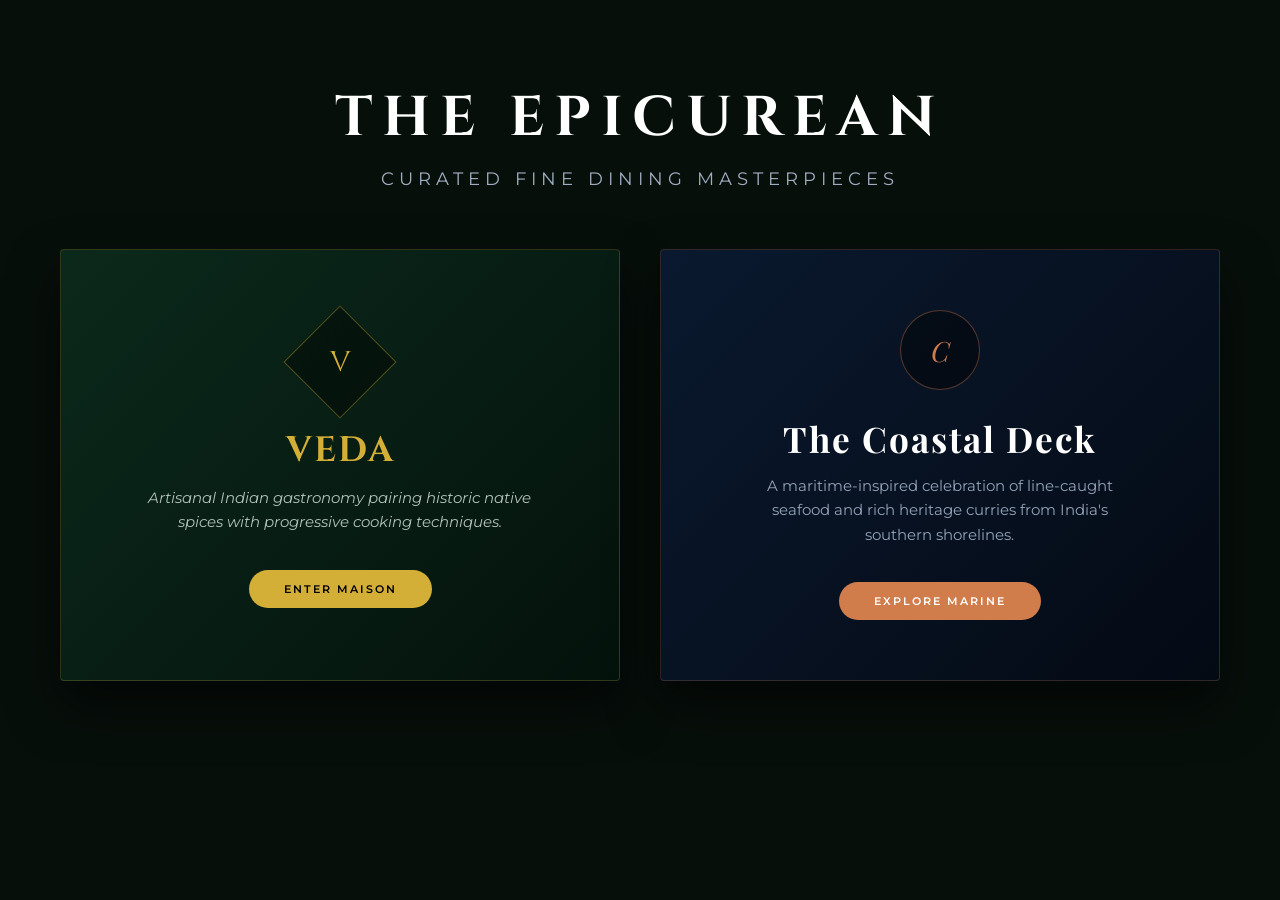
==== commit aa236882: "add endpoints for each menu" ====
--- a/index.html
+++ b/index.html
@@ -3,563 +3,36 @@
 <head>
     <meta charset="UTF-8">
     <meta name="viewport" content="width=device-width, initial-scale=1.0">
-    <title>Our Premium Culinary Collection</title>
-    <!-- Google Fonts Integration -->
+    <title>The Epicurean Collection | Home</title>
     <link rel="preconnect" href="https://fonts.googleapis.com">
     <link rel="preconnect" href="https://fonts.gstatic.com" crossorigin>
-    <link href="https://fonts.googleapis.com/css2?family=Cinzel:wght@400;600;700&family=Marcellus&family=Montserrat:ital,wght@0,300;0,400;0,500;1,300&family=Playfair+Display:ital,wght@0,400;0,600;1,400&display=swap" rel="stylesheet">
-    
-    <style>
-        /* --- Premium CSS Theme Variables --- */
-        :root {
-            /* General Elements */
-            --transition-smooth: all 0.45s cubic-bezier(0.25, 0.46, 0.45, 0.94);
+    <link href="https://fonts.googleapis.com/css2?family=Cinzel:wght@400;600;700&family=Marcellus&family=Montserrat:wght@300;400;500;600&family=Playfair+Display:ital,wght@0,400;0,600;1,400&display=swap" rel="stylesheet">
+    <link rel="stylesheet" href="assets/global.css">
+</head>
+<body>
+
+    <div class="home-wrapper">
+        <header class="home-header">
+            <h1>The Epicurean</h1>
+            <p>Curated Fine Dining Masterpieces</p>
+        </header>
+        
+        <div class="restaurant-grid">
+            <a href="veda.html" class="brand-showcase-card card-veda">
+                <div class="showcase-logo"><span>V</span></div>
+                <h2>VEDA</h2>
+                <p>Artisanal Indian gastronomy pairing historic native spices with progressive cooking techniques.</p>
+                <span class="explore-action-btn">Enter Maison</span>
+            </a>
             
-            /* Restaurant 1: Veda (Emerald & Gold Theme) */
-            --veda-bg: #0b291b;
-            --veda-bg-gradient: linear-gradient(135deg, #0b291b 0%, #061910 100%);
-            --veda-card: #123826;
-            --veda-gold: #d4af37;
-            --veda-gold-bright: #f3cf65;
-            --veda-gold-muted: rgba(212, 175, 55, 0.15);
-            --veda-gold-border: rgba(212, 175, 55, 0.4);
-            --veda-ivory: #f7f4eb;
-            --veda-text-muted: #b3c2ba;
-
-            /* Restaurant 2: The Coastal Deck (Ocean Navy & Copper Theme) */
-            --coast-bg: #0a192f;
-            --coast-bg-gradient: linear-gradient(135deg, #0a192f 0%, #050c18 100%);
-            --coast-card: #112240;
-            --coast-copper: #d07c4b;
-            --coast-copper-bright: #f49b66;
-            --coast-copper-muted: rgba(208, 124, 75, 0.15);
-            --coast-copper-border: rgba(208, 124, 75, 0.4);
-            --coast-white: #f1f5f9;
-            --coast-text-muted: #94a3b8;
-        }
-
-        /* --- Master Dynamic Theme Controllers --- */
-        body {
-            margin: 0;
-            padding: 20px 15px;
-            font-family: 'Montserrat', sans-serif;
-            min-height: 100vh;
-            display: flex;
-            flex-direction: column;
-            align-items: center;
-            overflow-x: hidden;
-            transition: background-color 0.5s ease;
-        }
-
-        body.theme-veda {
-            background-color: var(--veda-bg);
-            color: var(--veda-ivory);
-        }
-
-        body.theme-coastal {
-            background-color: var(--coast-bg);
-            color: var(--coast-white);
-        }
-
-        /* --- Global Structural Master Switch Controller --- */
-        .brand-selector-wrapper {
-            width: 100%;
-            max-width: 900px;
-            display: flex;
-            justify-content: center;
-            margin-bottom: 25px;
-            perspective: 1000px;
-        }
-
-        .brand-switch-tabs {
-            display: flex;
-            background: rgba(0, 0, 0, 0.3);
-            padding: 6px;
-            border-radius: 50px;
-            border: 1px solid rgba(255, 255, 255, 0.08);
-            box-shadow: 0 10px 30px rgba(0,0,0,0.3);
-        }
-
-        .switch-btn {
-            padding: 12px 28px;
-            font-size: 12px;
-            text-transform: uppercase;
-            letter-spacing: 2px;
-            border: none;
-            background: transparent;
-            cursor: pointer;
-            border-radius: 40px;
-            transition: var(--transition-smooth);
-            font-weight: 500;
-        }
-
-        body.theme-veda .switch-btn[data-brand="veda"] {
-            background-color: var(--veda-gold);
-            color: #000;
-            font-weight: 600;
-            box-shadow: 0 4px 15px rgba(212, 175, 55, 0.3);
-        }
-        body.theme-veda .switch-btn[data-brand="coastal"] {
-            color: var(--veda-text-muted);
-        }
-
-        body.theme-coastal .switch-btn[data-brand="coastal"] {
-            background-color: var(--coast-copper);
-            color: #fff;
-            font-weight: 600;
-            box-shadow: 0 4px 15px rgba(208, 124, 75, 0.3);
-        }
-        body.theme-coastal .switch-btn[data-brand="veda"] {
-            color: var(--coast-text-muted);
-        }
-
-        /* --- Luxury Layout Container Structure --- */
-        .main-container {
-            width: 100%;
-            max-width: 900px;
-            padding: 15px;
-            margin-bottom: 30px;
-            box-shadow: 0 25px 60px rgba(0, 0, 0, 0.6);
-            transition: var(--transition-smooth);
-        }
-
-        body.theme-veda .main-container {
-            border: 2px solid var(--veda-gold);
-            background: var(--veda-bg-gradient);
-        }
-
-        body.theme-coastal .main-container {
-            border: 2px solid var(--coast-copper);
-            background: var(--coast-bg-gradient);
-        }
-
-        .inner-border {
-            padding: 25px 20px;
-            transition: var(--transition-smooth);
-        }
-
-        body.theme-veda .inner-border { border: 1px solid var(--veda-gold-muted); }
-        body.theme-coastal .inner-border { border: 1px solid var(--coast-copper-muted); }
-
-        /* --- Multi-Brand View Wrappers --- */
-        .brand-view {
-            display: none;
-            animation: fadeIn 0.6s ease forwards;
-        }
-
-        .brand-view.active-view {
-            display: block;
-        }
-
-        @keyframes fadeIn {
-            from { opacity: 0; transform: translateY(10px); }
-            to { opacity: 1; transform: translateY(0); }
-        }
-
-        /* --- Brand Logos & Typography Headers --- */
-        header { text-align: center; margin-bottom: 35px; }
-        .logo-container { display: flex; flex-direction: column; align-items: center; justify-content: center; margin-bottom: 15px; }
-
-        /* Veda Logo Specifics */
-        .brand-logo-veda {
-            width: 70px; height: 70px; border: 1px solid var(--veda-gold-border); transform: rotate(45deg);
-            display: flex; align-items: center; justify-content: center; margin-bottom: 15px; background: rgba(0,0,0,0.2);
-        }
-        .brand-logo-veda span { transform: rotate(-45deg); font-family: 'Cinzel', serif; font-size: 26px; font-weight: 700; color: var(--veda-gold); }
-
-        /* Coastal Deck Logo Specifics */
-        .brand-logo-coastal {
-            width: 70px; height: 70px; border-radius: 50%; border: 1px solid var(--coast-copper-border);
-            display: flex; align-items: center; justify-content: center; margin-bottom: 15px; background: rgba(0,0,0,0.2);
-        }
-        .brand-logo-coastal span { font-family: 'Playfair Display', serif; font-size: 26px; font-style: italic; font-weight: 600; color: var(--coast-copper); }
-
-        /* Typography Dynamics */
-        .title-veda { font-family: 'Cinzel', serif; font-size: 42px; letter-spacing: 12px; text-transform: uppercase; color: var(--veda-gold); }
-        .subtitle-veda { font-family: 'Marcellus', serif; font-size: 11px; letter-spacing: 5px; color: var(--veda-gold-bright); text-transform: uppercase; margin-top: 6px; }
-
-        .title-coastal { font-family: 'Playfair Display', serif; font-size: 40px; letter-spacing: 3px; font-weight: 600; color: var(--coast-white); }
-        .subtitle-coastal { font-family: 'Montserrat', sans-serif; font-size: 10px; font-weight: 300; letter-spacing: 6px; color: var(--coast-copper-bright); text-transform: uppercase; margin-top: 6px; }
-
-        .divider { width: 120px; height: 1px; margin: 20px auto 0 auto; }
-        body.theme-veda .divider { background: linear-gradient(to right, transparent, var(--veda-gold), transparent); }
-        body.theme-coastal .divider { background: linear-gradient(to right, transparent, var(--coast-copper), transparent); }
-
-        /* --- Category Menu Navigation Cards --- */
-        .category-container {
-            display: grid;
-            grid-template-columns: repeat(4, 1fr);
-            gap: 15px;
-            margin-bottom: 40px;
-        }
-
-        .category-card {
-            padding: 20px 10px;
-            text-align: center;
-            cursor: pointer;
-            transition: var(--transition-smooth);
-            display: flex;
-            flex-direction: column;
-            align-items: center;
-            justify-content: center;
-            gap: 10px;
-            box-shadow: 0 4px 15px rgba(0,0,0,0.2);
-            border: 1px solid transparent;
-        }
-
-        /* Category Cards: Veda Styling */
-        body.theme-veda .category-card { background-color: var(--veda-card); border-color: var(--veda-gold-muted); }
-        body.theme-veda .category-card:hover, body.theme-veda .category-card.active { border-color: var(--veda-gold); background-color: #17442f; }
-        body.theme-veda .category-card .icon { color: var(--veda-gold); font-size: 20px; }
-        body.theme-veda .category-card .title { font-family: 'Marcellus', serif; font-size: 11px; text-transform: uppercase; letter-spacing: 2px; color: var(--veda-ivory); }
-        body.theme-veda .category-card.active .title { color: var(--veda-gold-bright); font-weight: 600; }
-
-        /* Category Cards: Coastal Styling */
-        body.theme-coastal .category-card { background-color: var(--coast-card); border-color: var(--coast-copper-muted); }
-        body.theme-coastal .category-card:hover, body.theme-coastal .category-card.active { border-color: var(--coast-copper); background-color: #1d3557; }
-        body.theme-coastal .category-card .icon { color: var(--coast-copper); font-size: 20px; }
-        body.theme-coastal .category-card .title { font-family: 'Montserrat', sans-serif; font-size: 10px; font-weight: 400; text-transform: uppercase; letter-spacing: 2px; color: var(--coast-white); }
-        body.theme-coastal .category-card.active .title { color: var(--coast-copper-bright); font-weight: 600; }
-
-        /* --- Menu List View Layouts --- */
-        .menu-section { transition: var(--transition-smooth); }
-        .menu-section.hidden { display: none; }
-
-        .section-heading {
-            font-size: 15px;
-            font-weight: 600;
-            letter-spacing: 4px;
-            text-transform: uppercase;
-            text-align: center;
-            margin: 30px 0 25px 0;
-            display: flex;
-            align-items: center;
-            justify-content: center;
-            gap: 15px;
-        }
-        .section-heading::before, .section-heading::after { content: ""; height: 1px; width: 40px; }
-        
-        body.theme-veda .section-heading { font-family: 'Cinzel', serif; color: var(--veda-gold-bright); }
-        body.theme-veda .section-heading::before, body.theme-veda .section-heading::after { background-color: var(--veda-gold-muted); }
-        
-        body.theme-coastal .section-heading { font-family: 'Playfair Display', serif; font-style: italic; color: var(--coast-copper-bright); }
-        body.theme-coastal .section-heading::before, body.theme-coastal .section-heading::after { background-color: var(--coast-copper-muted); }
-
-        .menu-items-grid { display: flex; flex-direction: column; gap: 24px; }
-        .menu-item { display: flex; flex-direction: column; gap: 6px; }
-        .item-row { display: flex; align-items: flex-end; justify-content: space-between; width: 100%; }
-
-        .item-name { font-size: 15px; font-weight: 400; letter-spacing: 1.5px; text-transform: uppercase; }
-        body.theme-veda .item-name { font-family: 'Marcellus', serif; color: var(--veda-ivory); }
-        body.theme-coastal .item-name { font-family: 'Playfair Display', serif; letter-spacing: 1px; color: var(--coast-white); }
-
-        .item-leader { flex-grow: 1; border-bottom: 1px dotted; margin: 0 15px; position: relative; top: -4px; }
-        body.theme-veda .item-leader { border-color: rgba(212, 175, 55, 0.2); }
-        body.theme-coastal .item-leader { border-color: rgba(208, 124, 75, 0.2); }
-
-        .item-price { font-size: 14px; font-weight: 600; white-space: nowrap; }
-        body.theme-veda .item-price { font-family: 'Cinzel', serif; color: var(--veda-gold); }
-        body.theme-coastal .item-price { font-family: 'Montserrat', sans-serif; color: var(--coast-copper); }
-
-        .item-description { font-size: 12px; font-style: italic; line-height: 1.5; max-width: 85%; font-weight: 300; }
-        body.theme-veda .item-description { color: var(--veda-text-muted); }
-        body.theme-coastal .item-description { color: var(--coast-text-muted); }
-
-        /* --- Signature Branding Footers --- */
-        footer { text-align: center; margin-top: 50px; font-size: 11px; letter-spacing: 2px; line-height: 1.8; }
-        .chef-title { text-transform: uppercase; font-size: 12px; letter-spacing: 3px; margin-bottom: 4px; }
-        body.theme-veda .chef-title { font-family: 'Cinzel', serif; color: var(--veda-gold); }
-        body.theme-coastal .chef-title { font-family: 'Playfair Display', serif; color: var(--coast-copper); }
-        
-        .disclaimer { font-size: 10px; opacity: 0.6; margin-top: 10px; }
-        body.theme-veda .disclaimer { color: var(--veda-text-muted); }
-        body.theme-coastal .disclaimer { color: var(--coast-text-muted); }
-
-        /* --- Ultra Mobile-Friendly Swipe Ribbon Engine --- */
-        @media (max-width: 768px) {
-            body { padding: 10px; }
-            .main-container { border-width: 1px; padding: 8px; margin: 5px 0; }
-            .inner-border { padding: 20px 12px; }
-            
-            .title-veda { font-size: 30px; letter-spacing: 6px; }
-            .title-coastal { font-size: 28px; letter-spacing: 1px; }
-
-            /* Converts grid options into a beautiful scroll-snapping swipe ribbon on mobile viewports */
-            .category-container {
-                display: flex;
-                overflow-x: auto;
-                gap: 10px;
-                padding-bottom: 10px;
-                margin-bottom: 25px;
-                scroll-snap-type: x mandatory;
-                -webkit-overflow-scrolling: touch;
-            }
-
-            .category-card {
-                flex: 0 0 calc(50% - 5px); /* Perfectly alignments 2 visible menu item cards per fold */
-                scroll-snap-align: start;
-                padding: 15px 8px;
-            }
-
-            .category-container::-webkit-scrollbar { height: 3px; }
-            body.theme-veda .category-container::-webkit-scrollbar-thumb { background-color: var(--veda-gold-muted); }
-            body.theme-coastal .category-container::-webkit-scrollbar-thumb { background-color: var(--coast-copper-muted); }
-
-            .item-row { align-items: flex-start; }
-            .item-name { font-size: 13.5px; max-width: 75%; white-space: normal; line-height: 1.3; }
-            .item-leader { display: none; } /* Drop leader dots to save precise spatial layout */
-            .item-price { font-size: 13px; }
-            .item-description { max-width: 100%; font-size: 11.5px; }
-        }
-    </style>
-</head>
-<body class="theme-veda"> <!-- Default active brand state theme -->
-
-    <!-- Dynamic Restaurant Switch Tabs Structure -->
-    <div class="brand-selector-wrapper">
-        <div class="brand-switch-tabs">
-            <button class="switch-btn" data-brand="veda">Veda Fine Dine</button>
-            <button class="switch-btn" data-brand="coastal">The Coastal Deck</button>
+            <a href="coastal.html" class="brand-showcase-card card-coastal">
+                <div class="showcase-logo"><span>C</span></div>
+                <h2>The Coastal Deck</h2>
+                <p>A maritime-inspired celebration of line-caught seafood and rich heritage curries from India's southern shorelines.</p>
+                <span class="explore-action-btn">Explore Marine</span>
+            </a>
         </div>
     </div>
 
-    <!-- Layout Container Frame -->
-    <div class="main-container">
-        <div class="inner-border">
-            
-            <!-- ================= RESTAURANT 1: VEDA VIEW ================= -->
-            <div id="view-veda" class="brand-view active-view">
-                <header>
-                    <div class="logo-container">
-                        <div class="brand-logo-veda">
-                            <span>V</span>
-                        </div>
-                    </div>
-                    <h1 class="title-veda">Veda</h1>
-                    <div class="subtitle-veda">Artisanal Indian Cuisine</div>
-                    <div class="divider"></div>
-                </header>
-                
-                <!-- Category Cards -->
-                <nav class="category-container" data-brand="veda">
-                    <div class="category-card active" data-target="all">
-                        <span class="icon">❖</span>
-                        <span class="title">Full Menu</span>
-                    </div>
-                    <div class="category-card" data-target="veda-appetizers">
-                        <span class="icon">❈</span>
-                        <span class="title">Shuru</span>
-                    </div>
-                    <div class="category-card" data-target="veda-mains">
-                        <span class="icon">🔱</span>
-                        <span class="title">Anant</span>
-                    </div>
-                    <div class="category-card" data-target="veda-desserts">
-                        <span class="icon">⚜</span>
-                        <span class="title">Meetha</span>
-                    </div>
-                </nav>
-
-                <!-- Menu Lists -->
-                <main>
-                    <section class="menu-section" id="veda-appetizers">
-                        <h2 class="section-heading">Shuru · Appetizers</h2>
-                        <div class="menu-items-grid">
-                            <div class="menu-item">
-                                <div class="item-row"><span class="item-name">Deconstructed Aloo Tikki Chaat</span><span class="item-leader"></span><span class="item-price">₹450</span></div>
-                                <p class="item-description">Crispy fingerling potato galette, spiced chickpea reduction, sweetened yogurt spheres, and mint espuma.</p>
-                            </div>
-                            <div class="menu-item">
-                                <div class="item-row"><span class="item-name">Artisanal Pav Bhaji Fondue</span><span class="item-leader"></span><span class="item-price">₹550</span></div>
-                                <p class="item-description">Slow-simmered, mash-spiced heirloom vegetables served as a rich fondue with toasted brioche pav bites.[cite: 5]</p>
-                            </div>
-                        </div>
-                    </section>
-
-                    <section class="menu-section" id="veda-mains">
-                        <h2 class="section-heading">Anant · Mains</h2>
-                        <div class="menu-items-grid">
-                            <div class="menu-item">
-                                <div class="item-row"><span class="item-name">Amritsari Chhole & Aged Bhature</span><span class="item-leader"></span><span class="item-price">₹650</span></div>
-                                <p class="item-description">Piquant overnight cold-brewed chickpeas paired with a leavened, wild-yeast fermented bhatura disk.[cite: 5]</p>
-                            </div>
-                            <div class="menu-item">
-                                <div class="item-row"><span class="item-name">Gold Leaf Shahi Paneer</span><span class="item-leader"></span><span class="item-price">₹750</span></div>
-                                <p class="item-description">Pressed organic cottage cheese slow-braised in a velvety, mace-perfumed cashew and tomato satin gravy.[cite: 5]</p>
-                            </div>
-                        </div>
-                    </section>
-
-                    <section class="menu-section" id="veda-desserts">
-                        <h2 class="section-heading">Meetha · Desserts</h2>
-                        <div class="menu-items-grid">
-                            <div class="menu-item">
-                                <div class="item-row"><span class="item-name">Saffron Ghevar Mille-Feuille</span><span class="item-leader"></span><span class="item-price">₹550</span></div>
-                                <p class="item-description">Traditional Rajasthani honeycomb disc layered with pistachio pastry cream and rabdi mousse.[cite: 5]</p>
-                            </div>
-                        </div>
-                    </section>
-                </main>
-
-                <footer>
-                    <div class="chef-title">Culinary Director &middot; Ranveer Brar</div>
-                    <div class="disclaimer">Government taxes applicable. We levy no discretionary service charge.[cite: 5]<br>Please alert your captain regarding severe food allergies.[cite: 5]</div>
-                </footer>
-            </div>
-
-
-            <!-- ================= RESTAURANT 2: THE COASTAL DECK VIEW ================= -->
-            <div id="view-coastal" class="brand-view">
-                <header>
-                    <div class="logo-container">
-                        <div class="brand-logo-coastal">
-                            <span>C</span>
-                        </div>
-                    </div>
-                    <h1 class="title-coastal">The Coastal Deck</h1>
-                    <div class="subtitle-coastal">Seafood & Coastal Heritage Cuisine</div>
-                    <div class="divider"></div>
-                </header>
-                
-                <!-- Category Cards -->
-                <nav class="category-container" data-brand="coastal">
-                    <div class="category-card active" data-target="all">
-                        <span class="icon">❖</span>
-                        <span class="title">All Catch</span>
-                    </div>
-                    <div class="category-card" data-target="coast-small">
-                        <span class="icon">⚓</span>
-                        <span class="title">Small Plates</span>
-                    </div>
-                    <div class="category-card" data-target="coast-large">
-                        <span class="icon">🌊</span>
-                        <span class="title">Mains</span>
-                    </div>
-                    <div class="category-card" data-target="coast-sweet">
-                        <span class="icon">🐚</span>
-                        <span class="title">Sweet Ends</span>
-                    </div>
-                </nav>
-
-                <!-- Menu Lists -->
-                <main>
-                    <section class="menu-section" id="coast-small">
-                        <h2 class="section-heading">Small Plates</h2>
-                        <div class="menu-items-grid">
-                            <div class="menu-item">
-                                <div class="item-row"><span class="item-name">Konkan Spiced Soft-Shell Crab</span><span class="item-leader"></span><span class="item-price">₹950</span></div>
-                                <p class="item-description">Crisp fried local crab tossed with unrefined kokum reduction, roasted curry leaf powder, and gun-powder dust.</p>
-                            </div>
-                            <div class="menu-item">
-                                <div class="item-row"><span class="item-name">Butter Pepper Garlic Calamari</span><span class="item-leader"></span><span class="item-price">₹750</span></div>
-                                <p class="item-description">Tender squid rings flashed over an iron wok with coastal yellow butter, crushed black pepper, and toasted garlic shards.</p>
-                            </div>
-                        </div>
-                    </section>
-
-                    <section class="menu-section" id="coast-large">
-                        <h2 class="section-heading">Mains & Heritage Curries</h2>
-                        <div class="menu-items-grid">
-                            <div class="menu-item">
-                                <div class="item-row"><span class="item-name">Malabar Red Snapper Curry</span><span class="item-leader"></span><span class="item-price">₹1,250</span></div>
-                                <p class="item-description">Fresh line-caught red snapper simmered down in raw coconut milk infused with green chilies and dried Malabar tamarind.</p>
-                            </div>
-                            <div class="menu-item">
-                                <div class="item-row"><span class="item-name">Mangalorean Ghee Roast Prawns</span><span class="item-leader"></span><span class="item-price">₹1,100</span></div>
-                                <p class="item-description">Jumbo bay prawns pan-seared heavily with clarified Kundapur spices and dynamic red Byadgi chili paste paste.</p>
-                            </div>
-                        </div>
-                    </section>
-
-                    <section class="menu-section" id="coast-sweet">
-                        <h2 class="section-heading">Sweet Ends</h2>
-                        <div class="menu-items-grid">
-                            <div class="menu-item">
-                                <div class="item-row"><span class="item-name">Baked Organic Elaneer Payasam</span><span class="item-leader"></span><span class="item-price">₹450</span></div>
-                                <p class="item-description">Chilled rich reduction of tender coconut cream, local organic palm jaggery shards, and golden baked almonds.</p>
-                            </div>
-                        </div>
-                    </section>
-                </main>
-
-                <footer>
-                    <div class="chef-title">Executive Chef &middot; Hari Nayak</div>
-                    <div class="disclaimer">Sourced responsibly from sustainable local west-coast fisheries.<br>Please alert your captain regarding marine crustacean food allergies.</div>
-                </footer>
-            </div>
-
-        </div>
-    </div>
-
-    <!-- Master Web Dynamic Interactivity Script Engine -->
-    <script>
-        document.addEventListener('DOMContentLoaded', () => {
-            const masterButtons = document.querySelectorAll('.switch-btn');
-            const views = document.querySelectorAll('.brand-view');
-            const body = document.body;
-
-            // --- 1. Master Restaurant Layout Switcher Engine ---
-            masterButtons.forEach(btn => {
-                btn.addEventListener('click', () => {
-                    const selectedBrand = btn.getAttribute('data-brand');
-                    
-                    // Switch master layout body visual state themes
-                    if(selectedBrand === 'veda') {
-                        body.className = 'theme-veda';
-                    } else {
-                        body.className = 'theme-coastal';
-                    }
-
-                    // Dynamic element content transition toggle
-                    views.forEach(view => {
-                        if(view.id === `view-${selectedBrand}`) {
-                            view.classList.add('active-view');
-                        } else {
-                            view.classList.remove('active-view');
-                        }
-                    });
-
-                    // Reset active category tracking states upon shifting active restaurant view
-                    resetActiveCategories(selectedBrand);
-                });
-            });
-
-            // --- 2. Independent Categories Filter Routing ---
-            const internalNavs = ['veda', 'coastal'];
-            internalNavs.forEach(brand => {
-                const navContainer = document.querySelector(`.category-container[data-brand="${brand}"]`);
-                const cards = navContainer.querySelectorAll('.category-card');
-                
-                cards.forEach(card => {
-                    card.addEventListener('click', () => {
-                        cards.forEach(c => c.classList.remove('active'));
-                        card.classList.add('active');
-
-                        const target = card.getAttribute('data-target');
-                        const contextView = document.getElementById(`view-${brand}`);
-                        const brandSections = contextView.querySelectorAll('.menu-section');
-
-                        brandSections.forEach(section => {
-                            if (target === 'all' || section.id === target) {
-                                section.classList.remove('hidden');
-                            } else {
-                                section.classList.add('hidden');
-                            }
-                        });
-                    });
-                });
-            });
-
-            function resetActiveCategories(brand) {
-                const activeNav = document.querySelector(`.category-container[data-brand="${brand}"]`);
-                const cards = activeNav.querySelectorAll('.category-card');
-                cards.forEach(c => c.classList.remove('active'));
-                cards[0].classList.add('active'); // set full menu true
-
-                const contextView = document.getElementById(`view-${brand}`);
-                contextView.querySelectorAll('.menu-section').forEach(s => s.classList.remove('hidden'));
-            }
-        });
-    </script>
 </body>
 </html>
--- a/assets/global.css
+++ b/assets/global.css
@@ -0,0 +1,131 @@
+/* --- Global Theme Resets --- */
+:root {
+    --bg-dark: #070f0b;
+    --text-light: #f7f4eb;
+    --gold: #d4af37;
+    --copper: #d07c4b;
+    --transition-base: all 0.4s cubic-bezier(0.25, 0.46, 0.45, 0.94);
+}
+
+* {
+    box-sizing: border-box;
+    margin: 0;
+    padding: 0;
+}
+
+body {
+    background-color: var(--bg-dark);
+    color: var(--text-light);
+    font-family: 'Montserrat', sans-serif;
+    min-height: 100vh;
+    overflow-x: hidden;
+}
+
+/* --- HOME PAGE LANDING STRUCTURE --- */
+.home-wrapper {
+    max-width: 1200px;
+    margin: 0 auto;
+    padding: 80px 20px;
+    text-align: center;
+}
+
+.home-header h1 {
+    font-family: 'Cinzel', serif;
+    font-size: 3.5rem;
+    letter-spacing: 10px;
+    color: #fff;
+    margin-bottom: 12px;
+    text-transform: uppercase;
+}
+
+.home-header p {
+    font-size: 1.1rem;
+    color: #a0aec0;
+    letter-spacing: 5px;
+    text-transform: uppercase;
+    margin-bottom: 60px;
+}
+
+/* Home Screen Card Grid System */
+.restaurant-grid {
+    display: grid;
+    grid-template-columns: repeat(2, 1fr);
+    gap: 40px;
+}
+
+.brand-showcase-card {
+    position: relative;
+    border-radius: 4px;
+    padding: 60px 40px;
+    text-decoration: none;
+    display: flex;
+    flex-direction: column;
+    align-items: center;
+    justify-content: center;
+    box-shadow: 0 25px 50px rgba(0,0,0,0.6);
+    transition: var(--transition-base);
+}
+
+/* Card Style Modules */
+.card-veda {
+    background: linear-gradient(135deg, #0b291b 0%, #04120c 100%);
+    border: 1px solid rgba(212, 175, 55, 0.2);
+}
+.card-veda:hover {
+    border-color: var(--gold);
+    transform: translateY(-8px);
+    box-shadow: 0 30px 60px rgba(11, 41, 27, 0.5);
+}
+
+.card-coastal {
+    background: linear-gradient(135deg, #0a192f 0%, #040a14 100%);
+    border: 1px solid rgba(208, 124, 75, 0.2);
+}
+.card-coastal:hover {
+    border-color: var(--copper);
+    transform: translateY(-8px);
+    box-shadow: 0 30px 60px rgba(10, 25, 47, 0.5);
+}
+
+/* Badge Logos */
+.showcase-logo {
+    width: 80px;
+    height: 80px;
+    display: flex;
+    align-items: center;
+    justify-content: center;
+    margin-bottom: 25px;
+    background: rgba(0, 0, 0, 0.4);
+    border: 1px solid;
+    font-size: 28px;
+}
+.card-veda .showcase-logo { border-color: rgba(212, 175, 55, 0.4); color: var(--gold); transform: rotate(45deg); }
+.card-veda .showcase-logo span { transform: rotate(-45deg); font-family: 'Cinzel', serif; }
+.card-coastal .showcase-logo { border-color: rgba(208, 124, 75, 0.4); color: var(--copper); border-radius: 50%; font-family: 'Playfair Display', serif; font-style: italic; }
+
+.brand-showcase-card h2 { font-size: 2.2rem; margin-bottom: 12px; letter-spacing: 2px; }
+.card-veda h2 { font-family: 'Cinzel', serif; color: var(--gold); }
+.card-coastal h2 { font-family: 'Playfair Display', serif; color: #fff; }
+
+.brand-showcase-card p { font-size: 0.95rem; max-width: 85%; line-height: 1.6; margin-bottom: 35px; }
+.card-veda p { color: #b3c2ba; font-style: italic; }
+.card-coastal p { color: #94a3b8; }
+
+.explore-action-btn {
+    padding: 12px 35px;
+    font-size: 11px;
+    text-transform: uppercase;
+    letter-spacing: 2px;
+    font-weight: 600;
+    border-radius: 50px;
+    transition: var(--transition-base);
+}
+.card-veda .explore-action-btn { background: var(--gold); color: #000; }
+.card-coastal .explore-action-btn { background: var(--copper); color: #fff; }
+
+.brand-showcase-card:hover .explore-action-btn { background: #fff; color: #000; }
+
+@media (max-width: 768px) {
+    .home-header h1 { font-size: 2.2rem; letter-spacing: 4px; }
+    .restaurant-grid { grid-template-columns: 1fr; gap: 25px; }
+}
